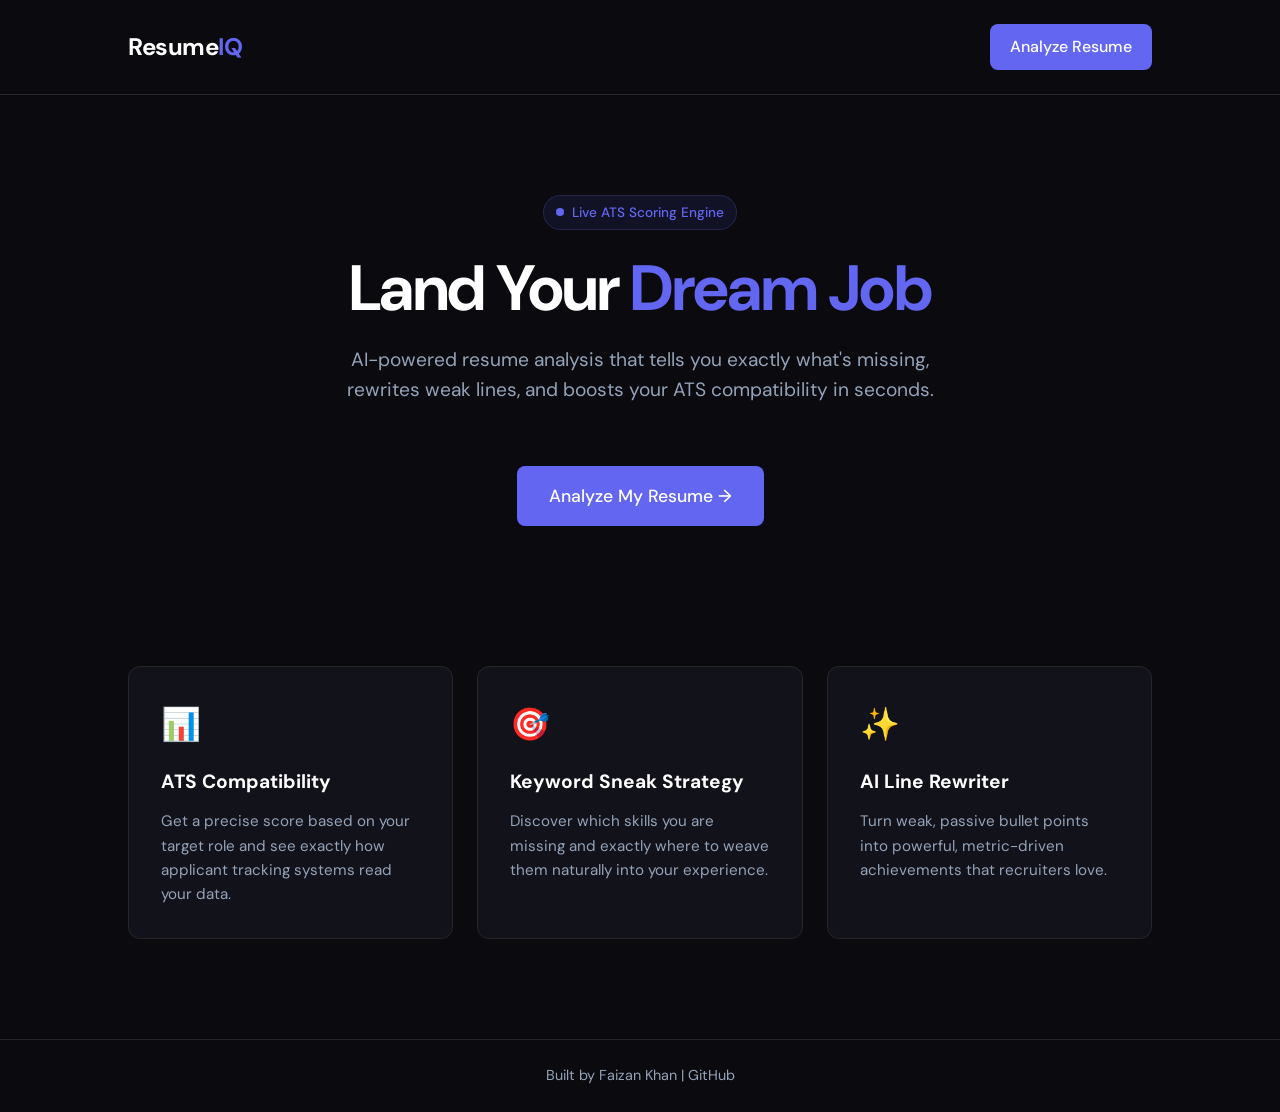
==== resume_frontend/index.html @ 1701cdcf "frontend added" ====
<!DOCTYPE html>
<html lang="en">
<head>
    <meta charset="UTF-8">
    <meta name="viewport" content="width=device-width, initial-scale=1.0">
    <title>ResumeIQ | AI Resume Analyzer</title>
    <link rel="stylesheet" href="style.css">
    <link href="https://fonts.googleapis.com/css2?family=DM+Sans:wght@400;500;700&display=swap" rel="stylesheet">
</head>
<body>
    <nav class="navbar">
        <div class="logo">Resume<span class="accent-text">IQ</span></div>
        <a href="analyze.html" class="btn-primary">Analyze Resume</a>
    </nav>

    <header class="hero">
        <div class="badge">
            <span class="pulse"></span> Live ATS Scoring Engine
        </div>
        <h1>Land Your <span class="accent-text">Dream Job</span></h1>
        <p class="subtitle">
            AI-powered resume analysis that tells you exactly what's missing, rewrites weak lines, and boosts your ATS compatibility in seconds.
        </p>
        <a href="analyze.html" class="btn-primary btn-large">Analyze My Resume &rarr;</a>
    </header>

    <section class="features">
        <div class="feature-card">
            <div class="icon">📊</div>
            <h3>ATS Compatibility</h3>
            <p>Get a precise score based on your target role and see exactly how applicant tracking systems read your data.</p>
        </div>
        
        <div class="feature-card">
            <div class="icon">🎯</div>
            <h3>Keyword Sneak Strategy</h3>
            <p>Discover which skills you are missing and exactly where to weave them naturally into your experience.</p>
        </div>
        
        <div class="feature-card">
            <div class="icon">✨</div>
            <h3>AI Line Rewriter</h3>
            <p>Turn weak, passive bullet points into powerful, metric-driven achievements that recruiters love.</p>
        </div>
    </section>

    <footer>
        <p>Built by Faizan Khan | <a href="https://github.com/Faizan-Khan0007" target="_blank">GitHub</a></p>
    </footer>
</body>
</html>
---- resume_frontend/style.css ----
/* =========================================
   CSS Variables (The Design System)
========================================= */
:root {
    --bg-primary: #0a0a0f;
    --bg-card: #12121a;
    --accent: #6366f1;
    --accent-hover: #4f46e5;
    --text-primary: #ffffff;
    --text-secondary: #94a3b8;
    --border-color: #27272a;
    --font-main: 'DM Sans', sans-serif;
}

/* =========================================
   Global Reset
========================================= */
* {
    margin: 0;
    padding: 0;
    box-sizing: border-box;
}

body {
    background-color: var(--bg-primary);
    color: var(--text-primary);
    font-family: var(--font-main);
    line-height: 1.6;
    min-height: 100vh;
    display: flex;
    flex-direction: column;
}

a {
    text-decoration: none;
}

.accent-text {
    color: var(--accent);
}

/* =========================================
   Navigation
========================================= */
.navbar {
    display: flex;
    justify-content: space-between;
    align-items: center;
    padding: 24px 10%;
    border-bottom: 1px solid var(--border-color);
}

.logo {
    font-size: 1.5rem;
    font-weight: 700;
    letter-spacing: -0.5px;
}

/* =========================================
   Buttons
========================================= */
.btn-primary {
    background-color: var(--accent);
    color: white;
    padding: 10px 20px;
    border-radius: 8px;
    font-weight: 500;
    transition: all 0.3s ease;
    border: none;
    cursor: pointer;
}

.btn-primary:hover {
    background-color: var(--accent-hover);
    transform: translateY(-2px);
    box-shadow: 0 4px 12px rgba(99, 102, 241, 0.3);
}

.btn-large {
    padding: 16px 32px;
    font-size: 1.1rem;
    margin-top: 30px;
    display: inline-block;
}

/* =========================================
   Hero Section
========================================= */
.hero {
    text-align: center;
    padding: 100px 20px;
    max-width: 800px;
    margin: 0 auto;
    flex: 1; /* Pushes footer down */
}

.hero h1 {
    font-size: 4rem;
    line-height: 1.1;
    margin-bottom: 20px;
    letter-spacing: -1.5px;
}

.subtitle {
    color: var(--text-secondary);
    font-size: 1.2rem;
    max-width: 600px;
    margin: 0 auto 30px;
}

/* Little pulsing badge */
.badge {
    display: inline-flex;
    align-items: center;
    gap: 8px;
    background-color: rgba(99, 102, 241, 0.1);
    color: var(--accent);
    padding: 6px 12px;
    border-radius: 20px;
    font-size: 0.85rem;
    font-weight: 500;
    margin-bottom: 24px;
    border: 1px solid rgba(99, 102, 241, 0.2);
}

.pulse {
    width: 8px;
    height: 8px;
    background-color: var(--accent);
    border-radius: 50%;
    animation: pulse 2s infinite;
}

@keyframes pulse {
    0% { box-shadow: 0 0 0 0 rgba(99, 102, 241, 0.7); }
    70% { box-shadow: 0 0 0 6px rgba(99, 102, 241, 0); }
    100% { box-shadow: 0 0 0 0 rgba(99, 102, 241, 0); }
}

/* =========================================
   Features Section
========================================= */
.features {
    display: flex;
    justify-content: center;
    gap: 24px;
    padding: 40px 10% 100px;
    flex-wrap: wrap; /* Allows stacking on mobile */
}

.feature-card {
    background-color: var(--bg-card);
    border: 1px solid var(--border-color);
    border-radius: 12px;
    padding: 32px;
    flex: 1;
    min-width: 250px;
    max-width: 350px;
    transition: transform 0.3s ease;
}

.feature-card:hover {
    transform: translateY(-5px);
    border-color: var(--accent);
}

.feature-card .icon {
    font-size: 2rem;
    margin-bottom: 16px;
}

.feature-card h3 {
    margin-bottom: 12px;
    font-size: 1.2rem;
}

.feature-card p {
    color: var(--text-secondary);
    font-size: 0.95rem;
}

/* =========================================
   Footer
========================================= */
footer {
    text-align: center;
    padding: 24px;
    border-top: 1px solid var(--border-color);
    color: var(--text-secondary);
    font-size: 0.9rem;
}

footer a {
    color: var(--text-secondary);
    transition: color 0.2s;
}

footer a:hover {
    color: var(--accent);
}
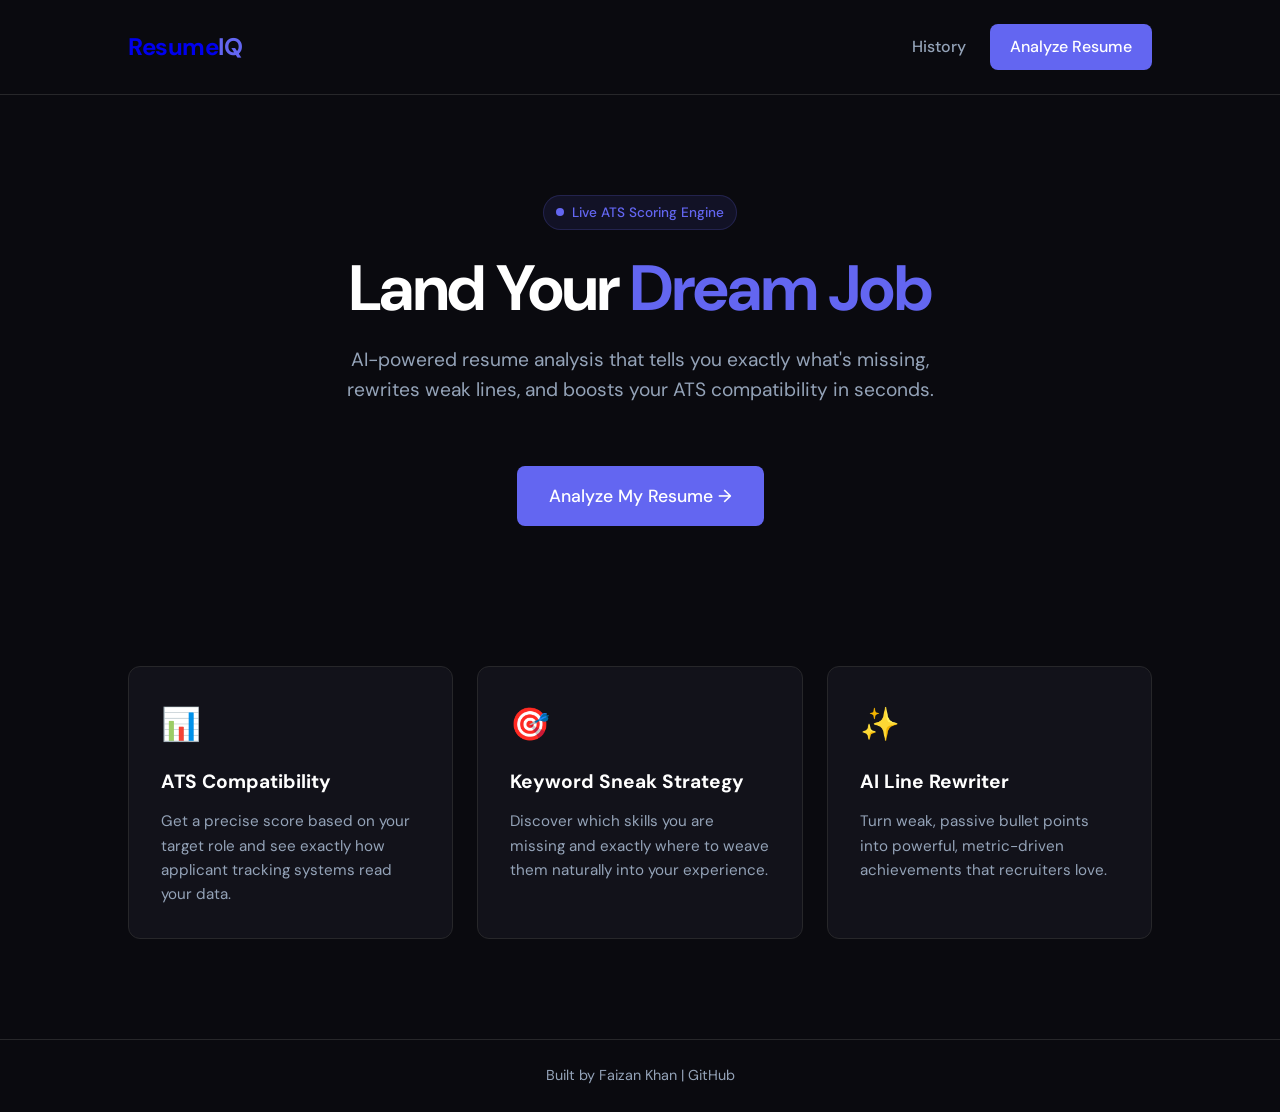
==== commit f1f5624c: "history feat impl" ====
--- a/resume_frontend/index.html
+++ b/resume_frontend/index.html
@@ -9,8 +9,11 @@
 </head>
 <body>
     <nav class="navbar">
-        <div class="logo">Resume<span class="accent-text">IQ</span></div>
-        <a href="analyze.html" class="btn-primary">Analyze Resume</a>
+        <a href="index.html" class="logo">Resume<span class="accent-text">IQ</span></a>
+        <div class="nav-links">
+            <a href="history.html" class="nav-link">History</a>
+            <a href="analyze.html" class="btn-primary">Analyze Resume</a>
+        </div>
     </nav>
 
     <header class="hero">
--- a/resume_frontend/style.css
+++ b/resume_frontend/style.css
@@ -197,4 +197,400 @@
 
 footer a:hover {
     color: var(--accent);
+}
+
+/* =========================================
+   Upload Page Styles
+========================================= */
+.upload-container {
+    display: flex;
+    justify-content: center;
+    align-items: center;
+    flex: 1;
+    padding: 40px 20px;
+}
+
+.upload-card {
+    background-color: var(--bg-card);
+    border: 1px solid var(--border-color);
+    border-radius: 16px;
+    padding: 40px;
+    width: 100%;
+    max-width: 500px;
+    box-shadow: 0 10px 30px rgba(0,0,0,0.2);
+}
+
+.input-group {
+    margin-bottom: 24px;
+    text-align: left;
+}
+
+.input-group label {
+    display: block;
+    margin-bottom: 8px;
+    font-weight: 500;
+    color: var(--text-secondary);
+}
+
+.input-group input {
+    width: 100%;
+    padding: 12px 16px;
+    border-radius: 8px;
+    background-color: var(--bg-primary);
+    border: 1px solid var(--border-color);
+    color: white;
+    font-family: var(--font-main);
+    font-size: 1rem;
+}
+
+.input-group input:focus {
+    outline: none;
+    border-color: var(--accent);
+}
+
+.drop-zone {
+    border: 2px dashed var(--border-color);
+    border-radius: 12px;
+    padding: 40px 20px;
+    text-align: center;
+    transition: all 0.3s ease;
+    margin-bottom: 24px;
+    background-color: rgba(255,255,255,0.02);
+}
+
+.drop-zone.dragover {
+    border-color: var(--accent);
+    background-color: rgba(99, 102, 241, 0.1);
+}
+
+.drop-zone .icon {
+    font-size: 2.5rem;
+    margin-bottom: 12px;
+}
+
+.drop-text {
+    display: block;
+    margin-bottom: 8px;
+    font-weight: 500;
+}
+
+.or-text {
+    display: block;
+    color: var(--text-secondary);
+    font-size: 0.9rem;
+    margin-bottom: 12px;
+}
+
+.btn-outline {
+    background: transparent;
+    border: 1px solid var(--text-secondary);
+    color: white;
+    padding: 8px 16px;
+    border-radius: 6px;
+    cursor: pointer;
+    transition: 0.2s;
+}
+
+.btn-outline:hover {
+    border-color: white;
+}
+
+.file-name-display {
+    margin-top: 16px;
+    color: var(--accent-green, #22c55e);
+    font-weight: 500;
+    word-break: break-all;
+}
+
+.btn-full {
+    width: 100%;
+    padding: 14px;
+    font-size: 1.1rem;
+}
+
+.btn-full:disabled {
+    background-color: #3f3f46;
+    color: #a1a1aa;
+    cursor: not-allowed;
+    transform: none;
+    box-shadow: none;
+}
+
+.error-message {
+    color: #ef4444;
+    font-size: 0.9rem;
+    margin-bottom: 16px;
+    text-align: center;
+    min-height: 20px;
+}
+
+/* =========================================
+   Loading Overlay
+========================================= */
+.loading-overlay {
+    position: fixed;
+    top: 0; left: 0; right: 0; bottom: 0;
+    background-color: rgba(10, 10, 15, 0.9);
+    display: flex;
+    flex-direction: column;
+    justify-content: center;
+    align-items: center;
+    z-index: 1000;
+}
+
+.loading-overlay.hidden {
+    display: none;
+}
+
+.spinner {
+    width: 50px;
+    height: 50px;
+    border: 4px solid rgba(255,255,255,0.1);
+    border-left-color: var(--accent);
+    border-radius: 50%;
+    animation: spin 1s linear infinite;
+    margin-bottom: 24px;
+}
+
+@keyframes spin {
+    100% { transform: rotate(360deg); }
+}
+
+/* =========================================
+   Results Dashboard Styles
+========================================= */
+.dashboard-container {
+    max-width: 1000px;
+    margin: 0 auto;
+    padding: 40px 20px;
+    width: 100%;
+}
+
+/* Score Section */
+.score-section {
+    display: flex;
+    align-items: center;
+    justify-content: center;
+    gap: 40px;
+    background-color: var(--bg-card);
+    border: 1px solid var(--border-color);
+    border-radius: 16px;
+    padding: 40px;
+    margin-bottom: 30px;
+}
+
+.chart-container {
+    position: relative;
+    width: 200px;
+    height: 200px;
+}
+
+.score-center {
+    position: absolute;
+    top: 50%;
+    left: 50%;
+    transform: translate(-50%, -50%);
+    text-align: center;
+}
+
+.score-center h2 {
+    font-size: 3rem;
+    line-height: 1;
+    margin: 0;
+}
+
+.score-center span {
+    color: var(--text-secondary);
+    font-size: 0.9rem;
+    text-transform: uppercase;
+    letter-spacing: 1px;
+}
+
+/* Skills Section */
+.skills-section {
+    display: grid;
+    grid-template-columns: 1fr 1fr;
+    gap: 24px;
+    margin-bottom: 30px;
+}
+
+@media (max-width: 768px) {
+    .skills-section {
+        grid-template-columns: 1fr;
+    }
+}
+
+.skills-card {
+    background-color: var(--bg-card);
+    border-radius: 12px;
+    padding: 24px;
+    border-top: 4px solid;
+}
+
+.success-card { border-top-color: #22c55e; }
+.danger-card { border-top-color: #ef4444; }
+
+.skills-card h3 { margin-bottom: 16px; }
+
+.pill-container {
+    display: flex;
+    flex-wrap: wrap;
+    gap: 8px;
+}
+
+.skill-pill {
+    padding: 6px 12px;
+    border-radius: 20px;
+    font-size: 0.9rem;
+    font-weight: 500;
+}
+
+.success-pill {
+    background-color: rgba(34, 197, 94, 0.1);
+    color: #22c55e;
+    border: 1px solid rgba(34, 197, 94, 0.2);
+}
+
+.danger-pill {
+    background-color: rgba(239, 68, 68, 0.1);
+    color: #ef4444;
+    border: 1px solid rgba(239, 68, 68, 0.2);
+}
+
+/* Exotic Features */
+.exotic-section {
+    display: flex;
+    flex-direction: column;
+    gap: 24px;
+}
+
+.feature-panel {
+    background-color: var(--bg-card);
+    border: 1px solid var(--border-color);
+    border-radius: 12px;
+    padding: 24px;
+}
+
+.feature-panel h3 {
+    margin-bottom: 20px;
+    color: var(--accent);
+}
+
+.custom-list {
+    padding-left: 20px;
+    color: var(--text-secondary);
+}
+
+.custom-list li {
+    margin-bottom: 12px;
+}
+
+.rewrite-block, .strategy-block {
+    background-color: rgba(255,255,255,0.02);
+    border-left: 3px solid var(--accent);
+    padding: 16px;
+    margin-bottom: 16px;
+    border-radius: 0 8px 8px 0;
+}
+
+.weak-line {
+    color: #ef4444;
+    text-decoration: line-through;
+    margin-bottom: 8px;
+    font-size: 0.95rem;
+}
+
+.strong-line {
+    color: #22c55e;
+    font-weight: 500;
+    margin-top: 8px;
+}
+
+/* =========================================
+   History Page Styles
+========================================= */
+.history-grid {
+    display: grid;
+    grid-template-columns: repeat(auto-fill, minmax(300px, 1fr));
+    gap: 24px;
+}
+
+.history-card {
+    background-color: var(--bg-card);
+    border: 1px solid var(--border-color);
+    border-radius: 12px;
+    padding: 24px;
+    display: flex;
+    flex-direction: column;
+    justify-content: space-between;
+    transition: transform 0.2s ease, border-color 0.2s ease;
+}
+
+.history-card:hover {
+    transform: translateY(-4px);
+    border-color: var(--accent);
+}
+
+.history-header {
+    display: flex;
+    justify-content: space-between;
+    align-items: flex-start;
+    margin-bottom: 16px;
+}
+
+.history-role {
+    font-weight: 700;
+    font-size: 1.1rem;
+    margin-bottom: 4px;
+}
+
+.history-filename {
+    color: var(--text-secondary);
+    font-size: 0.85rem;
+    word-break: break-all;
+}
+
+.history-score-circle {
+    width: 48px;
+    height: 48px;
+    border-radius: 50%;
+    display: flex;
+    align-items: center;
+    justify-content: center;
+    font-weight: 700;
+    font-size: 1.2rem;
+    background-color: rgba(255,255,255,0.05);
+}
+
+.history-footer {
+    border-top: 1px solid var(--border-color);
+    padding-top: 16px;
+    color: var(--text-secondary);
+    font-size: 0.85rem;
+    display: flex;
+    justify-content: space-between;
+    align-items: center;
+}
+
+/* Global Hidden Class */
+.hidden {
+    display: none !important;
+}
+
+/* Navigation Links Group */
+.nav-links {
+    display: flex;
+    align-items: center;
+    gap: 24px; /* This creates perfect spacing between History and the Button */
+}
+
+.nav-link {
+    color: var(--text-secondary);
+    font-weight: 500;
+    text-decoration: none;
+    transition: color 0.2s ease;
+}
+
+.nav-link:hover {
+    color: white;
 }
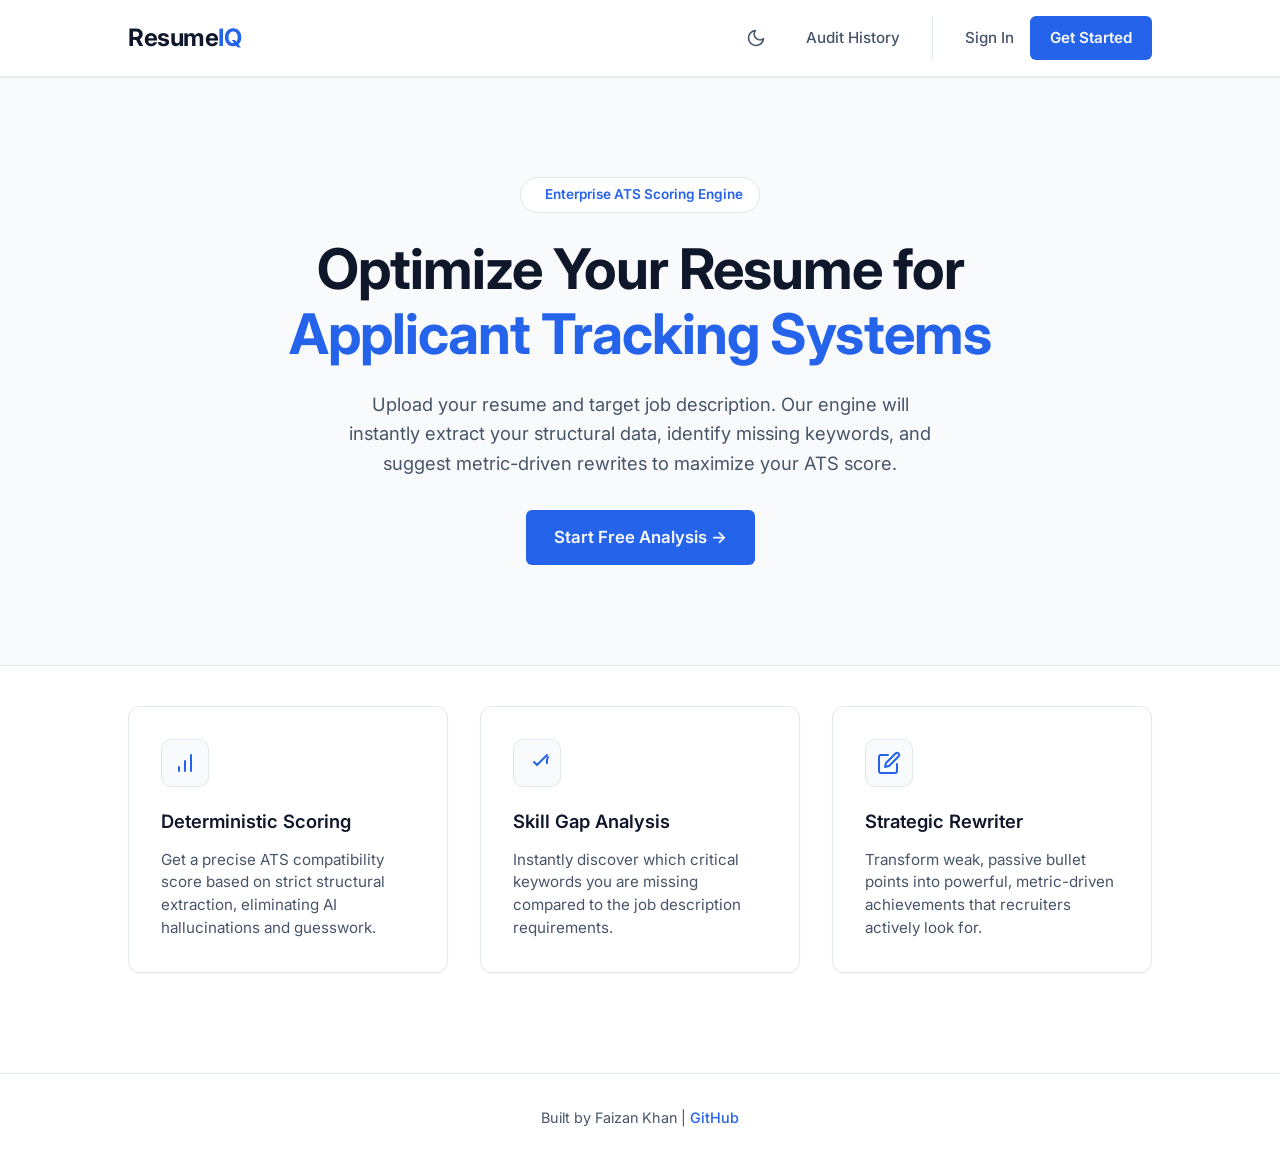
==== commit 99006c48: "Refactored UI to premium dark theme and migrated AI to Groq" ====
--- a/resume_frontend/index.html
+++ b/resume_frontend/index.html
@@ -5,50 +5,69 @@
     <meta name="viewport" content="width=device-width, initial-scale=1.0">
     <title>ResumeIQ | AI Resume Analyzer</title>
     <link rel="stylesheet" href="style.css">
-    <link href="https://fonts.googleapis.com/css2?family=DM+Sans:wght@400;500;700&display=swap" rel="stylesheet">
+    <script>
+        if (localStorage.getItem('theme') === 'dark') {
+            document.documentElement.setAttribute('data-theme', 'dark');
+        }
+    </script>
 </head>
 <body>
     <nav class="navbar">
         <a href="index.html" class="logo">Resume<span class="accent-text">IQ</span></a>
+        
         <div class="nav-links">
-            <a href="history.html" class="nav-link">History</a>
-            <a href="analyze.html" class="btn-primary">Analyze Resume</a>
+            <button id="themeToggle" class="theme-toggle" aria-label="Toggle Dark Mode">
+                <svg width="20" height="20" viewBox="0 0 24 24" fill="none" stroke="currentColor" stroke-width="2" stroke-linecap="round" stroke-linejoin="round"><path d="M21 12.79A9 9 0 1 1 11.21 3 7 7 0 0 0 21 12.79z"></path></svg>
+            </button>
+            <a href="history.html" class="nav-link">Audit History</a>
+            
+            <div class="auth-group">
+                <a href="#" class="nav-link">Sign In</a>
+                <a href="analyze.html" class="btn-primary">Get Started</a>
+            </div>
         </div>
     </nav>
 
     <header class="hero">
         <div class="badge">
-            <span class="pulse"></span> Live ATS Scoring Engine
+            <span class="pulse"></span> Enterprise ATS Scoring Engine
         </div>
-        <h1>Land Your <span class="accent-text">Dream Job</span></h1>
+        <h1>Optimize Your Resume for <span class="accent-text">Applicant Tracking Systems</span></h1>
         <p class="subtitle">
-            AI-powered resume analysis that tells you exactly what's missing, rewrites weak lines, and boosts your ATS compatibility in seconds.
+            Upload your resume and target job description. Our engine will instantly extract your structural data, identify missing keywords, and suggest metric-driven rewrites to maximize your ATS score.
         </p>
-        <a href="analyze.html" class="btn-primary btn-large">Analyze My Resume &rarr;</a>
+        <a href="analyze.html" class="btn-primary btn-large">Start Free Analysis &rarr;</a>
     </header>
 
     <section class="features">
         <div class="feature-card">
-            <div class="icon">📊</div>
-            <h3>ATS Compatibility</h3>
-            <p>Get a precise score based on your target role and see exactly how applicant tracking systems read your data.</p>
+            <div class="icon">
+                <svg width="24" height="24" viewBox="0 0 24 24" fill="none" stroke="currentColor" stroke-width="2" stroke-linecap="round" stroke-linejoin="round"><path d="M12 20V10"></path><path d="M18 20V4"></path><path d="M6 20v-4"></path></svg>
+            </div>
+            <h3>Deterministic Scoring</h3>
+            <p>Get a precise ATS compatibility score based on strict structural extraction, eliminating AI hallucinations and guesswork.</p>
         </div>
         
         <div class="feature-card">
-            <div class="icon">🎯</div>
-            <h3>Keyword Sneak Strategy</h3>
-            <p>Discover which skills you are missing and exactly where to weave them naturally into your experience.</p>
+            <div class="icon">
+                <svg width="24" height="24" viewBox="0 0 24 24" fill="none" stroke="currentColor" stroke-width="2" stroke-linecap="round" stroke-linejoin="round"><path d="M22 11.08V12a10 10 10 0 1 1-5.93-9.14"></path><polyline points="22 4 12 14.01 9 11.01"></polyline></svg>
+            </div>
+            <h3>Skill Gap Analysis</h3>
+            <p>Instantly discover which critical keywords you are missing compared to the job description requirements.</p>
         </div>
         
         <div class="feature-card">
-            <div class="icon">✨</div>
-            <h3>AI Line Rewriter</h3>
-            <p>Turn weak, passive bullet points into powerful, metric-driven achievements that recruiters love.</p>
+            <div class="icon">
+                <svg width="24" height="24" viewBox="0 0 24 24" fill="none" stroke="currentColor" stroke-width="2" stroke-linecap="round" stroke-linejoin="round"><path d="M11 4H4a2 2 0 0 0-2 2v14a2 2 0 0 0 2 2h14a2 2 0 0 0 2-2v-7"></path><path d="M18.5 2.5a2.121 2.121 0 0 1 3 3L12 15l-4 1 1-4 9.5-9.5z"></path></svg>
+            </div>
+            <h3>Strategic Rewriter</h3>
+            <p>Transform weak, passive bullet points into powerful, metric-driven achievements that recruiters actively look for.</p>
         </div>
     </section>
 
     <footer>
         <p>Built by Faizan Khan | <a href="https://github.com/Faizan-Khan0007" target="_blank">GitHub</a></p>
     </footer>
+    <script src="theme.js"></script>
 </body>
 </html>
--- a/resume_frontend/style.css
+++ b/resume_frontend/style.css
@@ -1,15 +1,42 @@
 /* =========================================
-   CSS Variables (The Design System)
-========================================= */
+   CSS Variables (Professional B2B Theme)
+========================================= */
+@import url('https://fonts.googleapis.com/css2?family=Inter:wght@400;500;600;700&display=swap');
+
 :root {
-    --bg-primary: #0a0a0f;
-    --bg-card: #12121a;
-    --accent: #6366f1;
-    --accent-hover: #4f46e5;
+    --bg-primary: #f8fafc; /* Slate 50 */
+    --bg-card: #ffffff;
+    --accent: #2563eb; /* Blue 600 */
+    --accent-hover: #1d4ed8; /* Blue 700 */
+    --text-primary: #0f172a; /* Slate 900 */
+    --text-secondary: #475569; /* Slate 600 */
+    --border-color: #e2e8f0; /* Slate 200 */
+    --success: #16a34a; /* Green 600 */
+    --success-bg: #dcfce7; /* Green 100 */
+    --danger: #dc2626; /* Red 600 */
+    --danger-bg: #fee2e2; /* Red 100 */
+    --font-main: 'Inter', sans-serif;
+    --shadow-sm: 0 1px 2px 0 rgb(0 0 0 / 0.05);
+    --shadow-md: 0 4px 6px -1px rgb(0 0 0 / 0.1), 0 2px 4px -2px rgb(0 0 0 / 0.1);
+    --shadow-lg: 0 10px 15px -3px rgb(0 0 0 / 0.1), 0 4px 6px -4px rgb(0 0 0 / 0.1);
+}
+
+/* Dark Mode Overrides */
+[data-theme="dark"] {
+    --bg-primary: #0a0a0a; /* True Black */
+    --bg-card: #171717; /* Very Dark Gray */
+    --accent: #ffffff; /* White buttons for premium look */
+    --accent-hover: #e5e5e5; /* Light Gray hover */
     --text-primary: #ffffff;
-    --text-secondary: #94a3b8;
-    --border-color: #27272a;
-    --font-main: 'DM Sans', sans-serif;
+    --text-secondary: #a1a1aa; /* Zinc 400 */
+    --border-color: #27272a; /* Zinc 800 */
+    --success: #22c55e;
+    --success-bg: rgba(34, 197, 94, 0.15);
+    --danger: #ef4444;
+    --danger-bg: rgba(239, 68, 68, 0.15);
+    --shadow-sm: 0 1px 2px 0 rgb(0 0 0 / 0.8);
+    --shadow-md: 0 4px 6px -1px rgb(0 0 0 / 0.8);
+    --shadow-lg: 0 10px 15px -3px rgb(0 0 0 / 0.8);
 }
 
 /* =========================================
@@ -29,6 +56,8 @@
     min-height: 100vh;
     display: flex;
     flex-direction: column;
+    transition: background-color 0.4s ease, color 0.4s ease;
+    overflow-y: scroll; /* Force vertical scrollbar to prevent layout shift */
 }
 
 a {
@@ -46,14 +75,45 @@
     display: flex;
     justify-content: space-between;
     align-items: center;
-    padding: 24px 10%;
+    padding: 16px 10%;
+    background-color: var(--bg-card);
     border-bottom: 1px solid var(--border-color);
+    box-shadow: var(--shadow-sm);
+    position: sticky;
+    top: 0;
+    z-index: 100;
 }
 
 .logo {
     font-size: 1.5rem;
     font-weight: 700;
+    color: var(--text-primary);
     letter-spacing: -0.5px;
+}
+
+.nav-links {
+    display: flex;
+    align-items: center;
+    gap: 32px;
+}
+
+.nav-link {
+    color: var(--text-secondary);
+    font-weight: 500;
+    font-size: 0.95rem;
+    transition: color 0.2s ease;
+}
+
+.nav-link:hover {
+    color: var(--text-primary);
+}
+
+.auth-group {
+    display: flex;
+    align-items: center;
+    gap: 16px;
+    border-left: 1px solid var(--border-color);
+    padding-left: 32px;
 }
 
 /* =========================================
@@ -61,26 +121,55 @@
 ========================================= */
 .btn-primary {
     background-color: var(--accent);
-    color: white;
+    color: var(--bg-primary); /* Invert text color against accent */
     padding: 10px 20px;
-    border-radius: 8px;
-    font-weight: 500;
-    transition: all 0.3s ease;
+    border-radius: 6px;
+    font-weight: 600;
+    font-size: 0.95rem;
+    transition: all 0.2s ease;
     border: none;
     cursor: pointer;
+    text-align: center;
 }
 
 .btn-primary:hover {
     background-color: var(--accent-hover);
-    transform: translateY(-2px);
-    box-shadow: 0 4px 12px rgba(99, 102, 241, 0.3);
+    box-shadow: var(--shadow-md);
+}
+
+.btn-secondary {
+    background-color: transparent;
+    color: var(--text-primary);
+    padding: 10px 20px;
+    border-radius: 6px;
+    font-weight: 500;
+    font-size: 0.95rem;
+    transition: all 0.2s ease;
+    border: 1px solid var(--border-color);
+    cursor: pointer;
+}
+
+.btn-secondary:hover {
+    background-color: var(--bg-primary); 
 }
 
 .btn-large {
-    padding: 16px 32px;
-    font-size: 1.1rem;
-    margin-top: 30px;
+    padding: 14px 28px;
+    font-size: 1.05rem;
     display: inline-block;
+}
+
+.btn-full {
+    width: 100%;
+    padding: 14px;
+    font-size: 1.05rem;
+}
+
+.btn-full:disabled {
+    background-color: var(--border-color);
+    color: var(--text-secondary);
+    cursor: not-allowed;
+    box-shadow: none;
 }
 
 /* =========================================
@@ -91,50 +180,36 @@
     padding: 100px 20px;
     max-width: 800px;
     margin: 0 auto;
-    flex: 1; /* Pushes footer down */
+    flex: 1;
 }
 
 .hero h1 {
-    font-size: 4rem;
-    line-height: 1.1;
-    margin-bottom: 20px;
-    letter-spacing: -1.5px;
+    font-size: 3.5rem;
+    line-height: 1.15;
+    margin-bottom: 24px;
+    letter-spacing: -1px;
+    color: var(--text-primary);
 }
 
 .subtitle {
     color: var(--text-secondary);
-    font-size: 1.2rem;
+    font-size: 1.15rem;
     max-width: 600px;
-    margin: 0 auto 30px;
-}
-
-/* Little pulsing badge */
+    margin: 0 auto 32px;
+}
+
 .badge {
     display: inline-flex;
     align-items: center;
     gap: 8px;
-    background-color: rgba(99, 102, 241, 0.1);
+    background-color: var(--bg-card);
     color: var(--accent);
-    padding: 6px 12px;
+    padding: 6px 16px;
     border-radius: 20px;
     font-size: 0.85rem;
-    font-weight: 500;
+    font-weight: 600;
     margin-bottom: 24px;
-    border: 1px solid rgba(99, 102, 241, 0.2);
-}
-
-.pulse {
-    width: 8px;
-    height: 8px;
-    background-color: var(--accent);
-    border-radius: 50%;
-    animation: pulse 2s infinite;
-}
-
-@keyframes pulse {
-    0% { box-shadow: 0 0 0 0 rgba(99, 102, 241, 0.7); }
-    70% { box-shadow: 0 0 0 6px rgba(99, 102, 241, 0); }
-    100% { box-shadow: 0 0 0 0 rgba(99, 102, 241, 0); }
+    border: 1px solid var(--border-color);
 }
 
 /* =========================================
@@ -143,9 +218,11 @@
 .features {
     display: flex;
     justify-content: center;
-    gap: 24px;
+    gap: 32px;
     padding: 40px 10% 100px;
-    flex-wrap: wrap; /* Allows stacking on mobile */
+    flex-wrap: wrap;
+    background-color: var(--bg-card);
+    border-top: 1px solid var(--border-color);
 }
 
 .feature-card {
@@ -156,80 +233,78 @@
     flex: 1;
     min-width: 250px;
     max-width: 350px;
-    transition: transform 0.3s ease;
+    transition: transform 0.3s ease, box-shadow 0.3s ease, background-color 0.4s ease, border-color 0.4s ease;
+    box-shadow: var(--shadow-sm);
 }
 
 .feature-card:hover {
-    transform: translateY(-5px);
-    border-color: var(--accent);
+    transform: translateY(-4px);
+    box-shadow: var(--shadow-lg);
 }
 
 .feature-card .icon {
-    font-size: 2rem;
-    margin-bottom: 16px;
+    font-size: 1.5rem;
+    margin-bottom: 20px;
+    background-color: var(--bg-primary);
+    border: 1px solid var(--border-color);
+    width: 48px;
+    height: 48px;
+    display: flex;
+    align-items: center;
+    justify-content: center;
+    border-radius: 10px;
+    color: var(--accent);
 }
 
 .feature-card h3 {
     margin-bottom: 12px;
-    font-size: 1.2rem;
+    font-size: 1.15rem;
+    font-weight: 600;
 }
 
 .feature-card p {
     color: var(--text-secondary);
     font-size: 0.95rem;
-}
-
-/* =========================================
-   Footer
-========================================= */
-footer {
+    line-height: 1.5;
+}
+
+/* =========================================
+   Upload Page Styles
+========================================= */
+.upload-container {
+    display: flex;
+    justify-content: center;
+    align-items: center;
+    flex: 1;
+    padding: 60px 20px;
+}
+
+.upload-card {
+    background-color: var(--bg-card);
+    border: 1px solid var(--border-color);
+    border-radius: 16px;
+    padding: 48px;
+    width: 100%;
+    max-width: 550px;
+    box-shadow: var(--shadow-lg);
+}
+
+.upload-card h2 {
     text-align: center;
-    padding: 24px;
-    border-top: 1px solid var(--border-color);
-    color: var(--text-secondary);
-    font-size: 0.9rem;
-}
-
-footer a {
-    color: var(--text-secondary);
-    transition: color 0.2s;
-}
-
-footer a:hover {
-    color: var(--accent);
-}
-
-/* =========================================
-   Upload Page Styles
-========================================= */
-.upload-container {
-    display: flex;
-    justify-content: center;
-    align-items: center;
-    flex: 1;
-    padding: 40px 20px;
-}
-
-.upload-card {
-    background-color: var(--bg-card);
-    border: 1px solid var(--border-color);
-    border-radius: 16px;
-    padding: 40px;
-    width: 100%;
-    max-width: 500px;
-    box-shadow: 0 10px 30px rgba(0,0,0,0.2);
+    margin-bottom: 32px;
+    font-size: 1.75rem;
 }
 
 .input-group {
     margin-bottom: 24px;
-    text-align: left;
 }
 
 .input-group label {
     display: block;
     margin-bottom: 8px;
-    font-weight: 500;
-    color: var(--text-secondary);
+    font-weight: 600;
+    font-size: 0.9rem;
+    color: var(--text-primary);
 }
 
 .input-group input {
@@ -238,14 +313,16 @@
     border-radius: 8px;
     background-color: var(--bg-primary);
     border: 1px solid var(--border-color);
-    color: white;
+    color: var(--text-primary);
     font-family: var(--font-main);
     font-size: 1rem;
+    transition: border-color 0.2s;
 }
 
 .input-group input:focus {
     outline: none;
     border-color: var(--accent);
+    box-shadow: 0 0 0 3px rgba(37, 99, 235, 0.1);
 }
 
 .drop-zone {
@@ -253,107 +330,236 @@
     border-radius: 12px;
     padding: 40px 20px;
     text-align: center;
-    transition: all 0.3s ease;
-    margin-bottom: 24px;
-    background-color: rgba(255,255,255,0.02);
+    transition: all 0.2s ease;
+    margin-bottom: 32px;
+    background-color: var(--bg-card);
+    cursor: pointer;
+}
+
+.drop-zone:hover {
+    border-color: var(--accent);
+    background-color: var(--bg-primary);
 }
 
 .drop-zone.dragover {
     border-color: var(--accent);
-    background-color: rgba(99, 102, 241, 0.1);
+    background-color: var(--bg-primary);
 }
 
 .drop-zone .icon {
     font-size: 2.5rem;
-    margin-bottom: 12px;
+    margin-bottom: 16px;
+    color: var(--text-secondary);
 }
 
 .drop-text {
     display: block;
     margin-bottom: 8px;
-    font-weight: 500;
+    font-weight: 600;
+    color: var(--text-primary);
 }
 
 .or-text {
     display: block;
     color: var(--text-secondary);
     font-size: 0.9rem;
-    margin-bottom: 12px;
-}
-
-.btn-outline {
-    background: transparent;
-    border: 1px solid var(--text-secondary);
-    color: white;
-    padding: 8px 16px;
-    border-radius: 6px;
-    cursor: pointer;
-    transition: 0.2s;
-}
-
-.btn-outline:hover {
-    border-color: white;
+    margin-bottom: 16px;
 }
 
 .file-name-display {
     margin-top: 16px;
-    color: var(--accent-green, #22c55e);
+    color: var(--accent);
+    font-weight: 600;
+    word-break: break-all;
+    background: var(--bg-primary);
+    border: 1px solid var(--border-color);
+    padding: 8px 12px;
+    border-radius: 6px;
+    display: inline-block;
+}
+
+/* =========================================
+   Toast Notifications
+========================================= */
+#toast-container {
+    position: fixed;
+    top: 24px;
+    right: 24px;
+    z-index: 9999;
+    display: flex;
+    flex-direction: column;
+    gap: 12px;
+}
+
+.toast {
+    background-color: var(--bg-card);
+    border: 1px solid var(--border-color);
+    box-shadow: var(--shadow-lg);
+    border-radius: 8px;
+    padding: 16px 24px;
     font-weight: 500;
-    word-break: break-all;
-}
-
-.btn-full {
-    width: 100%;
-    padding: 14px;
-    font-size: 1.1rem;
-}
-
-.btn-full:disabled {
-    background-color: #3f3f46;
-    color: #a1a1aa;
-    cursor: not-allowed;
-    transform: none;
-    box-shadow: none;
-}
-
-.error-message {
-    color: #ef4444;
-    font-size: 0.9rem;
-    margin-bottom: 16px;
-    text-align: center;
-    min-height: 20px;
-}
-
-/* =========================================
-   Loading Overlay
+    font-size: 0.95rem;
+    display: flex;
+    align-items: center;
+    gap: 12px;
+    transform: translateX(120%);
+    transition: transform 0.3s cubic-bezier(0.175, 0.885, 0.32, 1.275);
+}
+
+.toast.show {
+    transform: translateX(0);
+}
+
+.toast.error {
+    border-left: 4px solid var(--danger);
+    color: var(--text-primary);
+}
+
+.toast.success {
+    border-left: 4px solid var(--success);
+    color: var(--text-primary);
+}
+
+/* =========================================
+   Dynamic Loading Overlay (Skeleton UI)
 ========================================= */
 .loading-overlay {
     position: fixed;
     top: 0; left: 0; right: 0; bottom: 0;
-    background-color: rgba(10, 10, 15, 0.9);
+    background-color: rgba(248, 250, 252, 0.95); /* Slate 50 with opacity */
+    backdrop-filter: blur(8px);
+    display: flex;
+    justify-content: center;
+    align-items: center;
+    z-index: 1000;
+}
+
+.loading-overlay.hidden {
+    display: none;
+}
+
+.loading-card {
+    background-color: var(--bg-card);
+    border: 1px solid var(--border-color);
+    border-radius: 16px;
+    padding: 48px;
+    width: 100%;
+    max-width: 600px;
+    box-shadow: var(--shadow-lg);
+    display: flex;
+    gap: 40px;
+}
+
+/* Left side: Skeleton Graph */
+.skeleton-graph {
+    flex: 1;
+    display: flex;
+    flex-direction: column;
+    align-items: center;
+    gap: 20px;
+    border-right: 1px solid var(--border-color);
+    padding-right: 40px;
+}
+
+.skeleton-title {
+    width: 120px;
+    height: 20px;
+    background-color: var(--border-color);
+    border-radius: 10px;
+    animation: pulse-skeleton 1.5s infinite;
+}
+
+.skeleton-circle {
+    width: 120px;
+    height: 120px;
+    border-radius: 50%;
+    border: 12px solid var(--border-color);
+    border-top-color: var(--accent);
+    animation: spin 2s linear infinite;
+}
+
+.skeleton-line {
+    width: 100%;
+    height: 12px;
+    background-color: var(--border-color);
+    border-radius: 6px;
+    margin-top: 10px;
+}
+
+@keyframes pulse-skeleton {
+    0% { opacity: 0.6; }
+    50% { opacity: 1; }
+    100% { opacity: 0.6; }
+}
+
+@keyframes spin {
+    100% { transform: rotate(360deg); }
+}
+
+/* Right side: Progress Steps */
+.progress-steps {
+    flex: 2;
     display: flex;
     flex-direction: column;
     justify-content: center;
-    align-items: center;
-    z-index: 1000;
-}
-
-.loading-overlay.hidden {
-    display: none;
-}
-
-.spinner {
-    width: 50px;
-    height: 50px;
-    border: 4px solid rgba(255,255,255,0.1);
-    border-left-color: var(--accent);
+    gap: 24px;
+}
+
+.step-item {
+    display: flex;
+    align-items: center;
+    gap: 16px;
+    opacity: 0.4;
+    transition: all 0.4s ease;
+}
+
+.step-item.active {
+    opacity: 1;
+}
+
+.step-item.completed {
+    opacity: 1;
+}
+
+.step-icon {
+    width: 24px;
+    height: 24px;
     border-radius: 50%;
+    border: 2px solid var(--text-secondary);
+    display: flex;
+    justify-content: center;
+    align-items: center;
+    color: transparent;
+    font-size: 12px;
+    transition: all 0.4s ease;
+}
+
+.step-item.active .step-icon {
+    border-color: var(--accent);
+    border-top-color: transparent;
     animation: spin 1s linear infinite;
-    margin-bottom: 24px;
-}
-
-@keyframes spin {
-    100% { transform: rotate(360deg); }
+}
+
+.step-item.completed .step-icon {
+    background-color: var(--success-bg);
+    border-color: var(--success);
+    color: var(--success);
+    animation: none;
+}
+
+.step-text {
+    font-weight: 500;
+    color: var(--text-secondary);
+    font-size: 1.05rem;
+    transition: color 0.4s ease;
+}
+
+.step-item.active .step-text {
+    color: var(--text-primary);
+}
+
+.step-item.completed .step-text {
+    color: var(--text-primary);
 }
 
 /* =========================================
@@ -366,23 +572,45 @@
     width: 100%;
 }
 
+.dashboard-header {
+    margin-bottom: 32px;
+    display: flex;
+    justify-content: space-between;
+    align-items: flex-end;
+}
+
+.dashboard-header h1 {
+    font-size: 2rem;
+    color: var(--text-primary);
+}
+
 /* Score Section */
 .score-section {
     display: flex;
     align-items: center;
-    justify-content: center;
-    gap: 40px;
-    background-color: var(--bg-card);
-    border: 1px solid var(--border-color);
-    border-radius: 16px;
+    justify-content: space-between;
+    background-color: var(--bg-card);
+    border: 1px solid var(--border-color);
+    border-radius: 12px;
     padding: 40px;
-    margin-bottom: 30px;
+    margin-bottom: 32px;
+    box-shadow: var(--shadow-sm);
+}
+
+.score-text-content h2 {
+    font-size: 1.5rem;
+    margin-bottom: 8px;
+}
+
+.score-text-content p {
+    color: var(--text-secondary);
+    max-width: 400px;
 }
 
 .chart-container {
     position: relative;
-    width: 200px;
-    height: 200px;
+    width: 160px;
+    height: 160px;
 }
 
 .score-center {
@@ -394,14 +622,16 @@
 }
 
 .score-center h2 {
-    font-size: 3rem;
+    font-size: 2.5rem;
     line-height: 1;
     margin: 0;
+    color: var(--text-primary);
 }
 
 .score-center span {
     color: var(--text-secondary);
-    font-size: 0.9rem;
+    font-size: 0.85rem;
+    font-weight: 600;
     text-transform: uppercase;
     letter-spacing: 1px;
 }
@@ -411,26 +641,21 @@
     display: grid;
     grid-template-columns: 1fr 1fr;
     gap: 24px;
-    margin-bottom: 30px;
-}
-
-@media (max-width: 768px) {
-    .skills-section {
-        grid-template-columns: 1fr;
-    }
+    margin-bottom: 32px;
 }
 
 .skills-card {
     background-color: var(--bg-card);
     border-radius: 12px;
     padding: 24px;
-    border-top: 4px solid;
-}
-
-.success-card { border-top-color: #22c55e; }
-.danger-card { border-top-color: #ef4444; }
-
-.skills-card h3 { margin-bottom: 16px; }
+    border: 1px solid var(--border-color);
+    box-shadow: var(--shadow-sm);
+}
+
+.skills-card h3 { 
+    margin-bottom: 16px; 
+    font-size: 1.15rem;
+}
 
 .pill-container {
     display: flex;
@@ -440,94 +665,110 @@
 
 .skill-pill {
     padding: 6px 12px;
-    border-radius: 20px;
+    border-radius: 6px;
+    font-size: 0.85rem;
+    font-weight: 500;
+}
+
+.success-pill {
+    background-color: var(--bg-primary);
+    color: var(--text-primary);
+    border: 1px solid var(--border-color);
+}
+
+.danger-pill {
+    background-color: transparent;
+    color: var(--text-secondary);
+    border: 1px dashed var(--border-color);
+}
+
+/* Exotic Features */
+.feature-panel {
+    background-color: var(--bg-card);
+    border: 1px solid var(--border-color);
+    border-radius: 12px;
+    padding: 32px;
+    margin-bottom: 24px;
+    box-shadow: var(--shadow-sm);
+}
+
+.feature-panel h3 {
+    margin-bottom: 20px;
+    font-size: 1.25rem;
+}
+
+.rewrite-block {
+    background-color: var(--bg-card);
+    padding: 24px;
+    margin-bottom: 20px;
+    border-radius: 8px;
+    border: 1px solid var(--border-color);
+    display: flex;
+    flex-direction: column;
+    gap: 16px;
+}
+
+.weak-line {
+    color: var(--text-secondary);
+    text-decoration: line-through;
+    font-size: 0.95rem;
+    padding: 12px 16px;
+    background-color: var(--danger-bg);
+    border-left: 3px solid var(--danger);
+    border-radius: 4px;
+    line-height: 1.5;
+}
+
+.why-weak-text {
+    color: var(--text-secondary);
     font-size: 0.9rem;
+    padding-left: 16px;
+}
+
+.strong-line {
+    color: var(--text-primary);
     font-weight: 500;
-}
-
-.success-pill {
-    background-color: rgba(34, 197, 94, 0.1);
-    color: #22c55e;
-    border: 1px solid rgba(34, 197, 94, 0.2);
-}
-
-.danger-pill {
-    background-color: rgba(239, 68, 68, 0.1);
-    color: #ef4444;
-    border: 1px solid rgba(239, 68, 68, 0.2);
-}
-
-/* Exotic Features */
-.exotic-section {
-    display: flex;
-    flex-direction: column;
+    font-size: 0.95rem;
+    padding: 12px 16px;
+    background-color: var(--success-bg);
+    border-left: 3px solid var(--success);
+    border-radius: 4px;
+    line-height: 1.5;
+}
+
+.strategy-block {
+    background-color: var(--bg-primary);
+    border: 1px solid var(--border-color);
+    padding: 16px;
+    margin-bottom: 12px;
+    border-radius: 8px;
+    color: var(--text-secondary);
+}
+
+/* =========================================
+   History Page Styles
+========================================= */
+.history-grid {
+    display: grid;
+    grid-template-columns: repeat(auto-fill, minmax(320px, 1fr));
     gap: 24px;
 }
 
-.feature-panel {
+.history-card {
     background-color: var(--bg-card);
     border: 1px solid var(--border-color);
     border-radius: 12px;
     padding: 24px;
-}
-
-.feature-panel h3 {
-    margin-bottom: 20px;
-    color: var(--accent);
-}
-
-.custom-list {
-    padding-left: 20px;
-    color: var(--text-secondary);
-}
-
-.custom-list li {
-    margin-bottom: 12px;
-}
-
-.rewrite-block, .strategy-block {
-    background-color: rgba(255,255,255,0.02);
-    border-left: 3px solid var(--accent);
-    padding: 16px;
-    margin-bottom: 16px;
-    border-radius: 0 8px 8px 0;
-}
-
-.weak-line {
-    color: #ef4444;
-    text-decoration: line-through;
-    margin-bottom: 8px;
-    font-size: 0.95rem;
-}
-
-.strong-line {
-    color: #22c55e;
-    font-weight: 500;
-    margin-top: 8px;
-}
-
-/* =========================================
-   History Page Styles
-========================================= */
-.history-grid {
-    display: grid;
-    grid-template-columns: repeat(auto-fill, minmax(300px, 1fr));
-    gap: 24px;
-}
-
-.history-card {
-    background-color: var(--bg-card);
-    border: 1px solid var(--border-color);
-    border-radius: 12px;
-    padding: 24px;
     display: flex;
     flex-direction: column;
     justify-content: space-between;
-    transition: transform 0.2s ease, border-color 0.2s ease;
+    transition: transform 0.2s ease, box-shadow 0.2s ease;
+    box-shadow: var(--shadow-sm);
 }
 
 .history-card:hover {
-    transform: translateY(-4px);
+    transform: translateY(-2px);
+    box-shadow: var(--shadow-md);
     border-color: var(--accent);
 }
 
@@ -539,9 +780,10 @@
 }
 
 .history-role {
-    font-weight: 700;
-    font-size: 1.1rem;
+    font-weight: 600;
+    font-size: 1.15rem;
     margin-bottom: 4px;
+    color: var(--text-primary);
 }
 
 .history-filename {
@@ -558,8 +800,10 @@
     align-items: center;
     justify-content: center;
     font-weight: 700;
-    font-size: 1.2rem;
-    background-color: rgba(255,255,255,0.05);
+    font-size: 1.1rem;
+    background-color: var(--bg-primary);
+    border: 2px solid var(--border-color);
+    color: var(--text-primary);
 }
 
 .history-footer {
@@ -572,25 +816,98 @@
     align-items: center;
 }
 
+/* =========================================
+   Footer
+========================================= */
+footer {
+    text-align: center;
+    padding: 32px;
+    border-top: 1px solid var(--border-color);
+    color: var(--text-secondary);
+    font-size: 0.9rem;
+    background-color: var(--bg-card);
+}
+
+footer a {
+    color: var(--accent);
+    font-weight: 500;
+}
+
+footer a:hover {
+    text-decoration: underline;
+}
+
 /* Global Hidden Class */
 .hidden {
     display: none !important;
 }
 
-/* Navigation Links Group */
-.nav-links {
-    display: flex;
-    align-items: center;
-    gap: 24px; /* This creates perfect spacing between History and the Button */
-}
-
-.nav-link {
-    color: var(--text-secondary);
-    font-weight: 500;
-    text-decoration: none;
-    transition: color 0.2s ease;
-}
-
-.nav-link:hover {
-    color: white;
+/* =========================================
+   Theme Toggle Button
+========================================= */
+.theme-toggle {
+    background: transparent;
+    border: none;
+    color: var(--text-secondary);
+    cursor: pointer;
+    font-size: 1.25rem;
+    padding: 8px;
+    border-radius: 50%;
+    display: flex;
+    align-items: center;
+    justify-content: center;
+    transition: all 0.3s ease;
+}
+
+.theme-toggle:hover {
+    color: var(--accent);
+    background-color: var(--bg-primary);
+}
+
+.theme-toggle svg {
+    transition: transform 0.5s cubic-bezier(0.4, 0, 0.2, 1);
+}
+
+[data-theme="dark"] .theme-toggle svg {
+    transform: rotate(180deg);
+}
+
+/* =========================================
+   Mobile Responsiveness
+========================================= */
+@media (max-width: 768px) {
+    .navbar {
+        flex-direction: column;
+        gap: 16px;
+        padding: 16px;
+    }
+
+    .nav-links {
+        width: 100%;
+        justify-content: center;
+        flex-wrap: wrap;
+        gap: 16px;
+    }
+    
+    .auth-group {
+        border-left: none;
+        padding-left: 0;
+        width: 100%;
+        justify-content: center;
+        border-top: 1px solid var(--border-color);
+        padding-top: 16px;
+    }
+
+    .hero h1 { font-size: 2.5rem; }
+    .hero { padding: 60px 15px; }
+
+    .score-section {
+        flex-direction: column;
+        text-align: center;
+        gap: 32px;
+    }
+    
+    .skills-section {
+        grid-template-columns: 1fr;
+    }
 }
